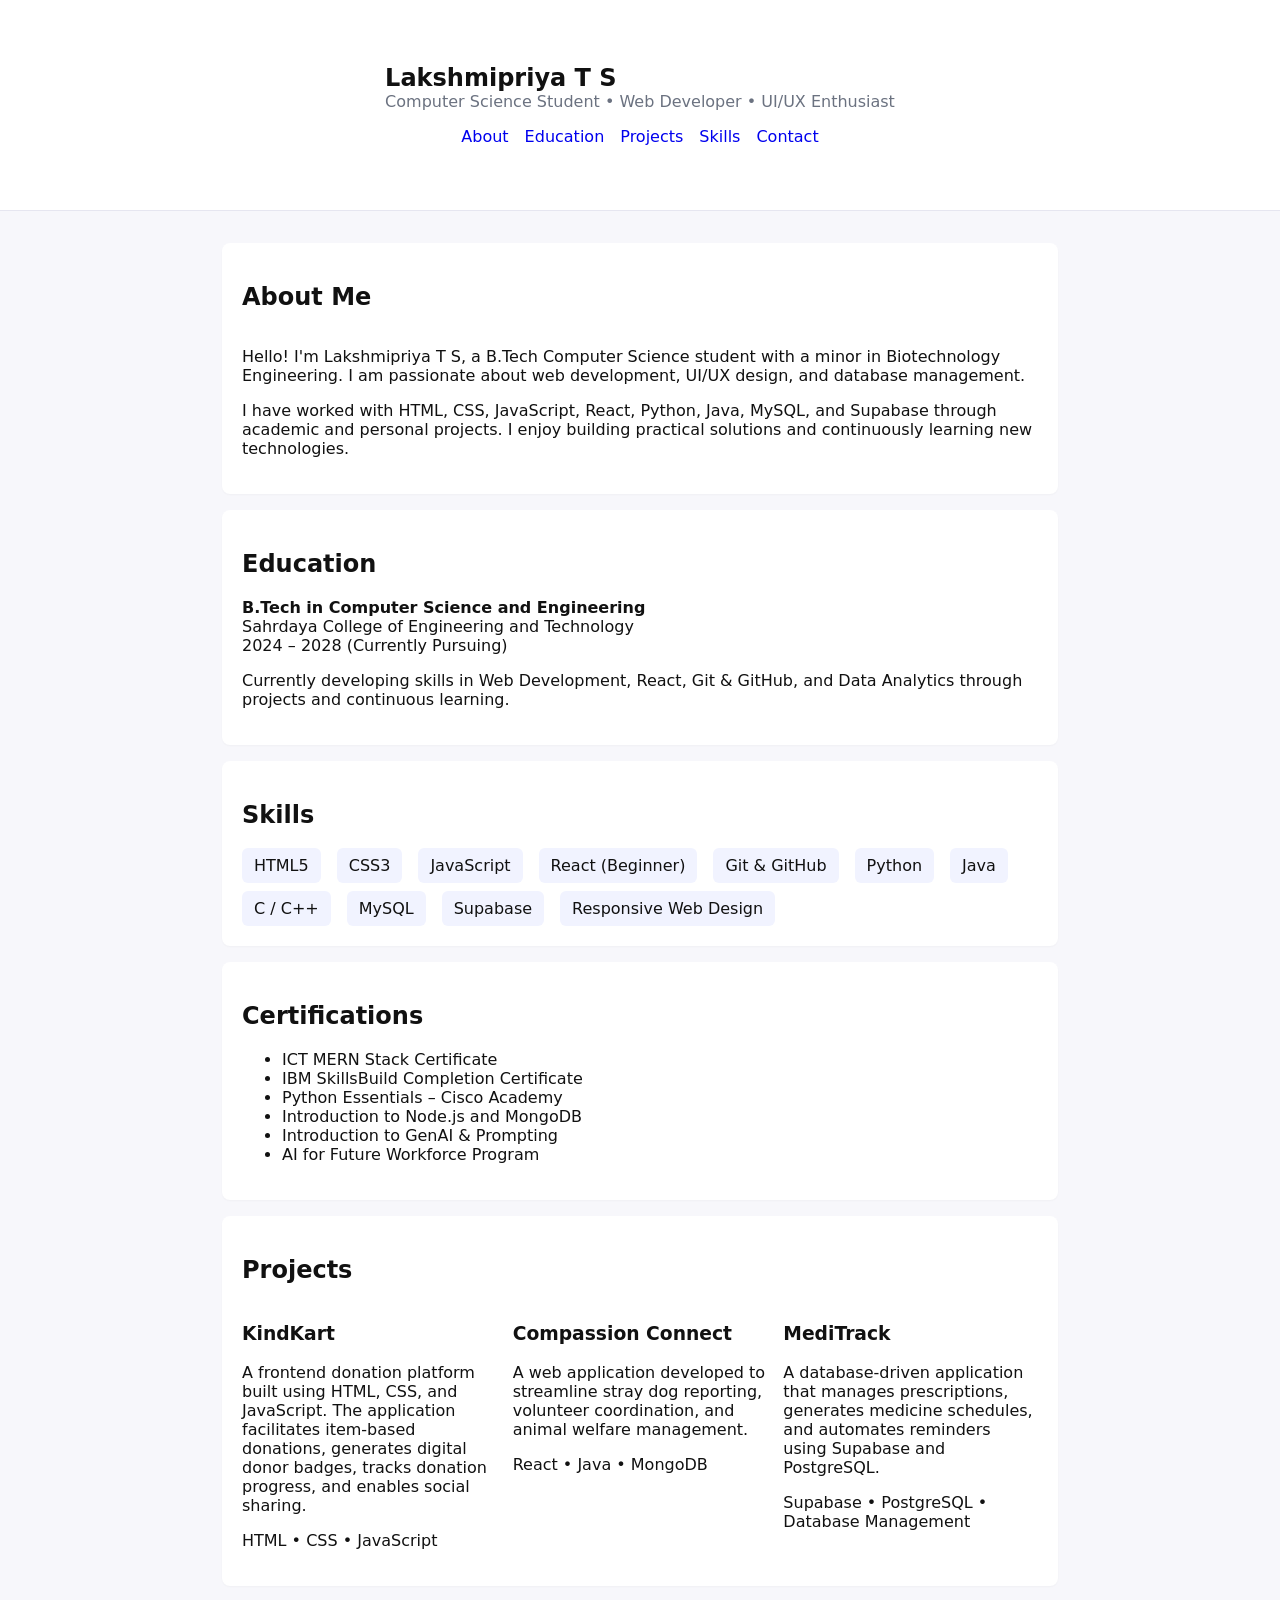
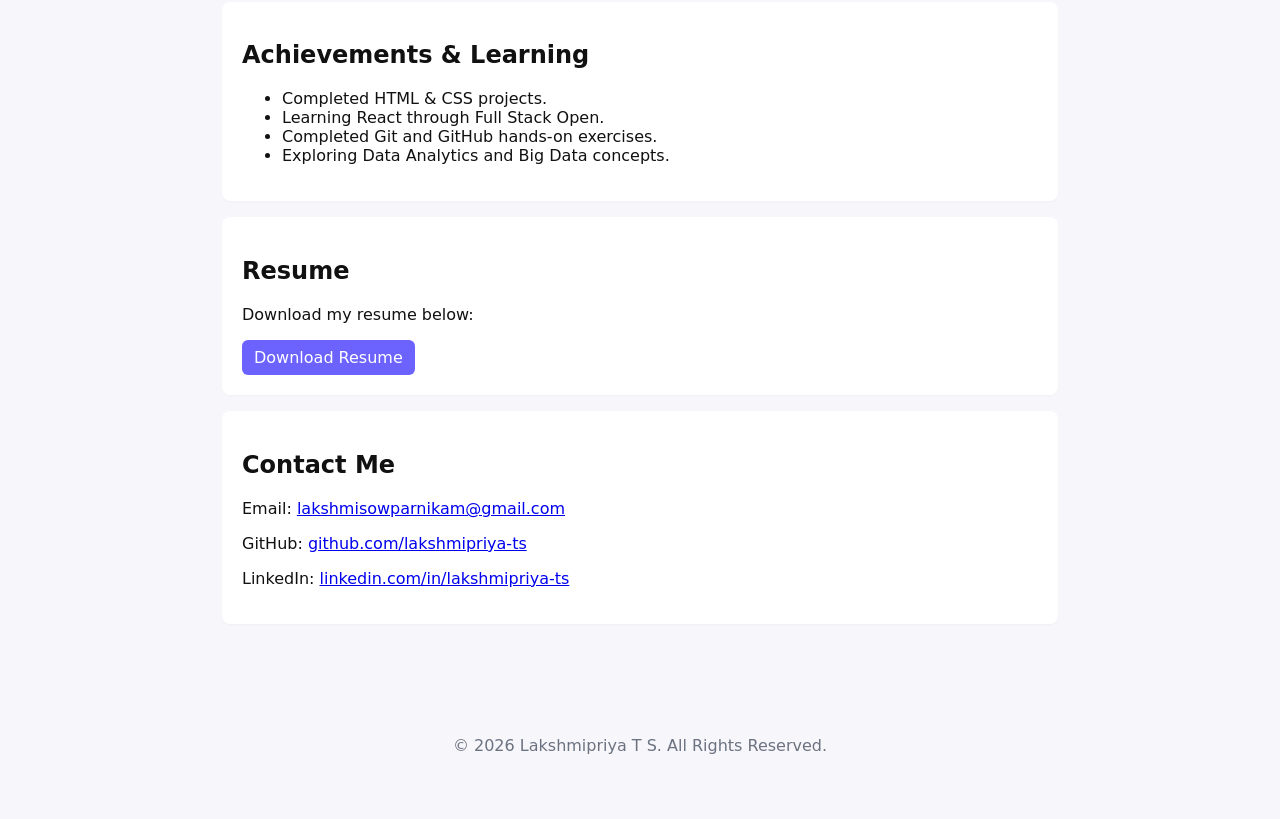
==== tasks/codsoft_task01/index.html @ 559c60f3 "Rename: Copy old folders to new codsoft_taskno structure" ====
<!doctype html>
<html lang="en">
<head>
  <meta charset="utf-8" />
  <meta name="viewport" content="width=device-width, initial-scale=1" />
  <title>Lakshmipriya T S | Portfolio</title>
  <meta name="description" content="Lakshmipriya T S — Computer Science student building responsive websites. Projects in HTML & CSS; learning React and JavaScript." />

  <!-- Open Graph / Social -->
  <meta property="og:title" content="Lakshmipriya T S — Portfolio" />
  <meta property="og:description" content="Computer Science student and web developer — portfolio of projects using HTML, CSS, and React (learning)." />
  <meta property="og:type" content="website" />
  <meta property="og:url"content="https://lakshmipriya-ts.github.io/CODSOFT/tasks/codsoft_task01/" />
  <meta property="og:image" content="/tasks/codsoft_task01/portfolio-project.png" />

  <!-- Twitter Card -->
  <meta name="twitter:card" content="summary_large_image" />

  <link rel="icon" href="/favicon.ico" />
  <link rel="preconnect" href="https://fonts.googleapis.com" />
  <link rel="preconnect" href="https://fonts.gstatic.com" crossorigin />
  <link href="https://fonts.googleapis.com/css2?family=Inter:wght@300;400;600&display=swap" rel="stylesheet">

  <link rel="stylesheet" href="styles.css">

  <style>
    /* Minimal accessibility helpers (can be moved to styles.css) */
    .skip-link { position: absolute; left: -999px; top: auto; width: 1px; height: 1px; overflow: hidden; }
    .skip-link:focus { left: 1rem; top: 1rem; width: auto; height: auto; background: white; padding: .5rem; z-index: 9999; }
    :focus { outline: 3px solid #095; outline-offset: 3px; }
    .header-inner { display:flex; align-items:center; gap:1rem; justify-content:space-between; }
    nav ul { list-style:none; display:flex; gap:1rem; padding:0; margin:0; }
    nav a { text-decoration:none; }
  </style>
</head>

<body>

  <a class="skip-link" href="#main">Skip to main content</a>

  <header id="header" role="banner">
    <div class="container header-inner">
      <div>
        <h1 class="logo">Lakshmipriya T S</h1>
        <p class="tagline">Computer Science Student • Web Developer • UI/UX Enthusiast</p>
      </div>

      <nav aria-label="Primary navigation">
        <ul class="nav-list">
          <li><a href="#about">About</a></li>
          <li><a href="#education">Education</a></li>
          <li><a href="#projects">Projects</a></li>
          <li><a href="#skills">Skills</a></li>
          <li><a href="#contact">Contact</a></li>
        </ul>
      </nav>
    </div>
  </header>

  <main id="main" class="container" role="main">

    <!-- ABOUT -->
    <section id="about">
      <h2>About Me</h2>

      <div class="about-grid">

        <div>
          <p>
           Hello! I'm Lakshmipriya T S, a B.Tech Computer Science student
          with a minor in Biotechnology Engineering. I am passionate about
          web development, UI/UX design, and database management.
          </p>

          <p>
            I have worked with HTML, CSS, JavaScript, React, Python, Java,
MySQL, and Supabase through academic and personal projects.
I enjoy building practical solutions and continuously learning
new technologies.
          </p>
        </div>
      </div>
    </section>

    <!-- EDUCATION -->
    <section id="education">
      <h2>Education</h2>

      <p>
        <strong>B.Tech in Computer Science and Engineering</strong><br>
    Sahrdaya College of Engineering and Technology<br>
    2024 – 2028 (Currently Pursuing)
      </p>

      <p>
       Currently developing skills in Web Development,
        React, Git & GitHub, and Data Analytics through
       projects and continuous learning.
      </p>
    </section>

    <!-- SKILLS -->
    <section id="skills">
      <h2>Skills</h2>

     <ul class="skills-list">
  <li>HTML5</li>
  <li>CSS3</li>
  <li>JavaScript</li>
  <li>React (Beginner)</li>
  <li>Git & GitHub</li>
  <li>Python</li>
  <li>Java</li>
  <li>C / C++</li>
  <li>MySQL</li>
  <li>Supabase</li>
  <li>Responsive Web Design</li>
</ul>
    </section>
    <section id="certifications">
  <h2>Certifications</h2>

  <ul>
    <li>ICT MERN Stack Certificate</li>
    <li>IBM SkillsBuild Completion Certificate</li>
    <li>Python Essentials – Cisco Academy</li>
    <li>Introduction to Node.js and MongoDB</li>
    <li>Introduction to GenAI & Prompting</li>
    <li>AI for Future Workforce Program</li>
  </ul>
</section>

    <!-- PROJECTS -->
<section id="projects">
  <h2>Projects</h2>

  <div class="projects-grid">

    <article class="project-card">
     
      <h3>KindKart</h3>

      <p>
        A frontend donation platform built using HTML, CSS, and JavaScript.
        The application facilitates item-based donations, generates digital
        donor badges, tracks donation progress, and enables social sharing.
      </p>

      <p class="project-meta">
        HTML • CSS • JavaScript
      </p>
    </article>

    <article class="project-card">
     

      <h3>Compassion Connect</h3>

      <p>
        A web application developed to streamline stray dog reporting,
        volunteer coordination, and animal welfare management.
      </p>

      <p class="project-meta">
        React • Java • MongoDB
      </p>
    </article>

    <article class="project-card">
     

      <h3>MediTrack</h3>

      <p>
        A database-driven application that manages prescriptions,
        generates medicine schedules, and automates reminders using
        Supabase and PostgreSQL.
      </p>

      <p class="project-meta">
        Supabase • PostgreSQL • Database Management
      </p>
    </article>

  </div>
</section>

    <!-- ACHIEVEMENTS -->
    <section id="achievements">
      <h2>Achievements &amp; Learning</h2>

      <ul>
        <li>Completed HTML &amp; CSS projects.</li>
        <li>Learning React through Full Stack Open.</li>
        <li>Completed Git and GitHub hands-on exercises.</li>
        <li>Exploring Data Analytics and Big Data concepts.</li>
      </ul>
    </section>

    <!-- RESUME -->
    <section id="resume">
      <h2>Resume</h2>

      <p>
        Download my resume below:
      </p>

      <a href="resume.pdf" download class="btn">Download Resume</a>
    </section>

    <!-- CONTACT -->
    <section id="contact">
      <h2>Contact Me</h2>

      <p>
        Email:
        <a href="mailto:lakshmisowparnikam@gmail.com">lakshmisowparnikam@gmail.com</a>
      </p>

      <p>
        GitHub:
        <a href="https://github.com/lakshmipriya-ts" target="_blank" rel="noopener noreferrer">github.com/lakshmipriya-ts</a>
      </p>

      <p>
        LinkedIn:
        <a href="https://linkedin.com/in/lakshmi-priya-4a7938324" target="_blank" rel="noopener noreferrer">linkedin.com/in/lakshmipriya-ts</a>
      </p>
    </section>

  </main>

  <footer>
    <div class="container footer-inner">
      <p>© 2026 Lakshmipriya T S. All Rights Reserved.</p>
    </div>
  </footer>

</body>
</html>
---- tasks/codsoft_task01/styles.css ----
/* styles.css — Level 1 portfolio styles */
:root{--accent:#6c63ff;--bg:#f7f7fb;--muted:#6b7280;--maxwidth:900px}
*{box-sizing:border-box}
body{font-family:system-ui,-apple-system,Segoe UI,Roboto,Helvetica,Arial;margin:0;background:var(--bg);color:#111}
.container{max-width:var(--maxwidth);margin:0 auto;padding:2rem}
header{background:white;border-bottom:1px solid #e6e6f0;padding:2rem 0}
.header-inner{display:flex;flex-direction:column;align-items:flex-start}
.logo{margin:0;font-size:1.5rem}
.tagline{margin:0;color:var(--muted)}
main{padding:2rem 0}
section{background:white;padding:1.25rem;border-radius:8px;margin-bottom:1rem;box-shadow:0 1px 2px rgba(16,24,40,0.03)}
.about-grid{display:flex;gap:1rem;align-items:center}
.profile-img{width:150px;height:150px;object-fit:cover;border-radius:8px}
.skills-list{display:flex;flex-wrap:wrap;gap:0.5rem 1rem;list-style:none;padding:0;margin:0}
.skills-list li{background:#f1f3ff;padding:0.5rem 0.75rem;border-radius:6px}
.projects-grid{display:grid;grid-template-columns:repeat(3,1fr);gap:1rem}
.project-card img{width:100%;height:140px;object-fit:cover;border-radius:6px}
.btn{display:inline-block;background:var(--accent);color:white;padding:0.5rem 0.75rem;border-radius:6px;text-decoration:none}
.note{color:var(--muted);font-size:0.9rem}
footer{padding:1rem 0;text-align:center;color:var(--muted)}
@media(max-width:900px){.projects-grid{grid-template-columns:repeat(2,1fr)}}
@media(max-width:600px){.about-grid{flex-direction:column;align-items:flex-start}.projects-grid{grid-template-columns:1fr}.profile-img{width:100%;height:auto}}
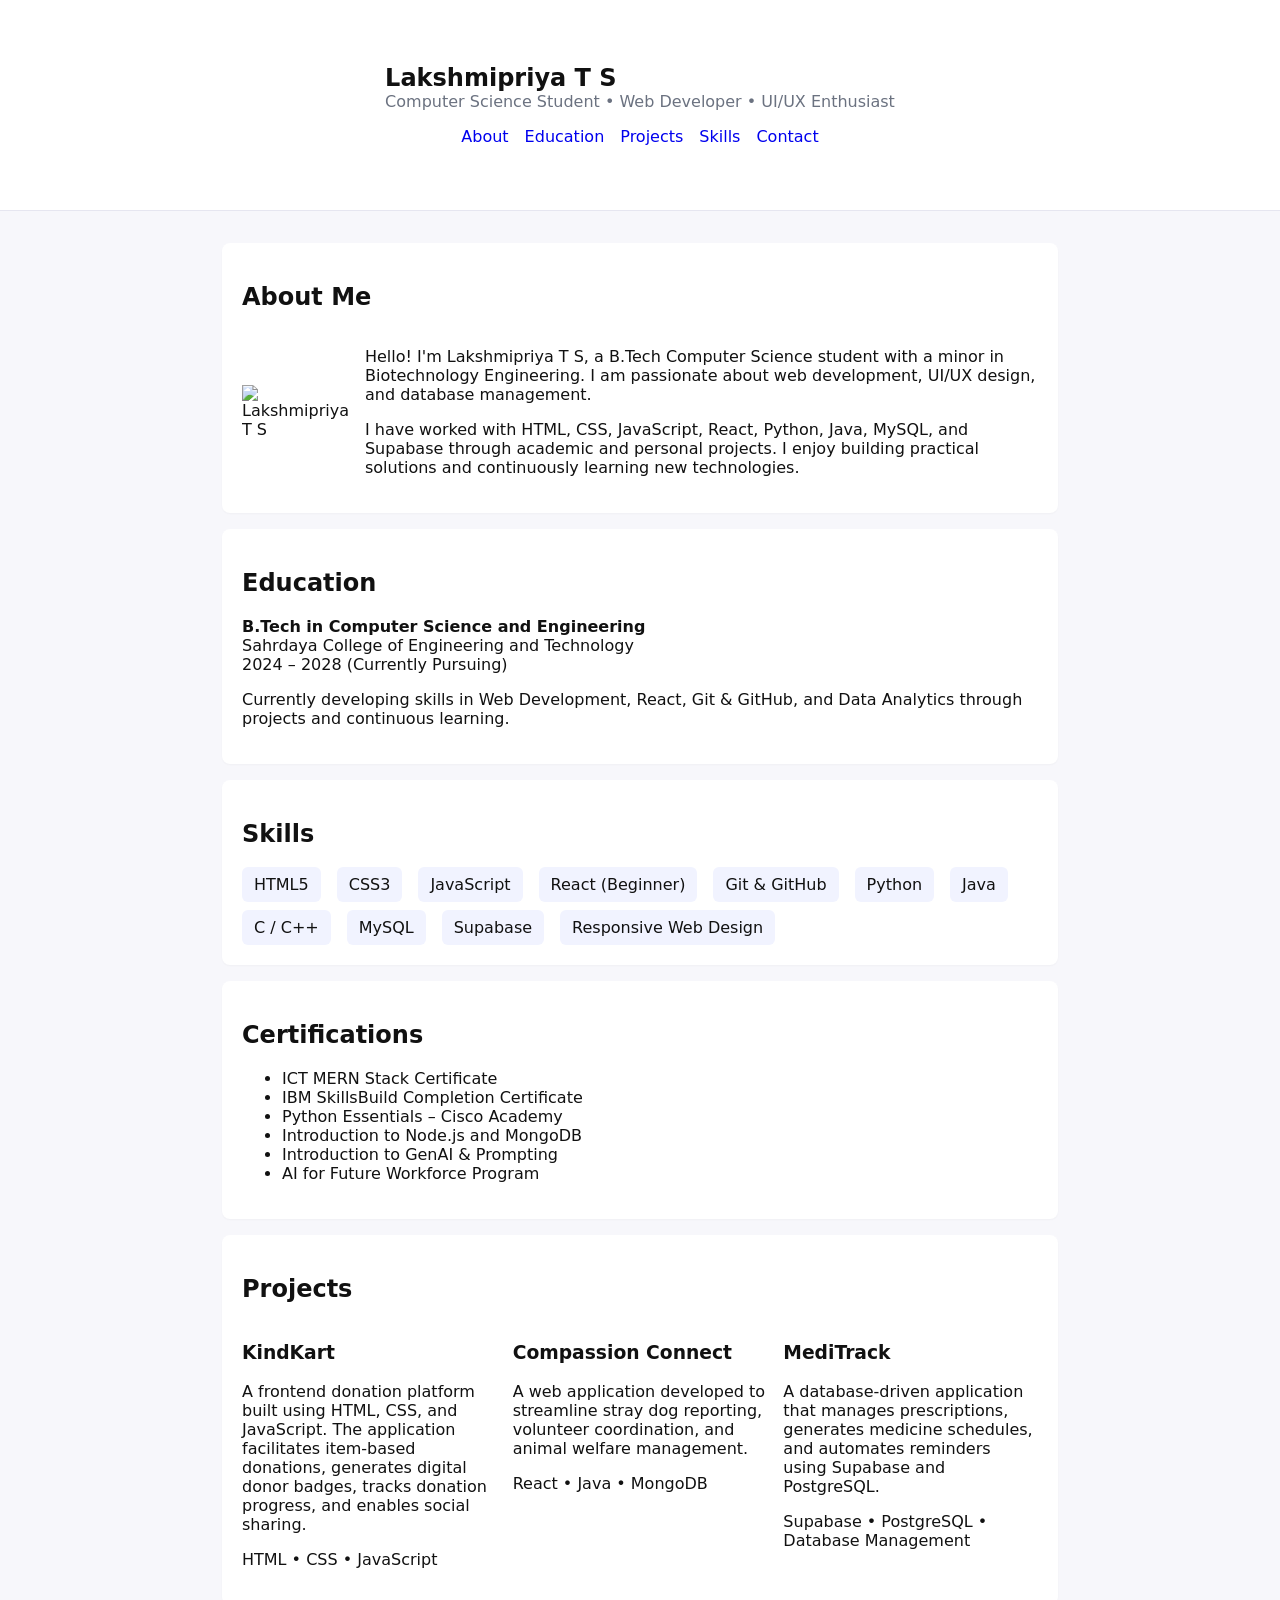
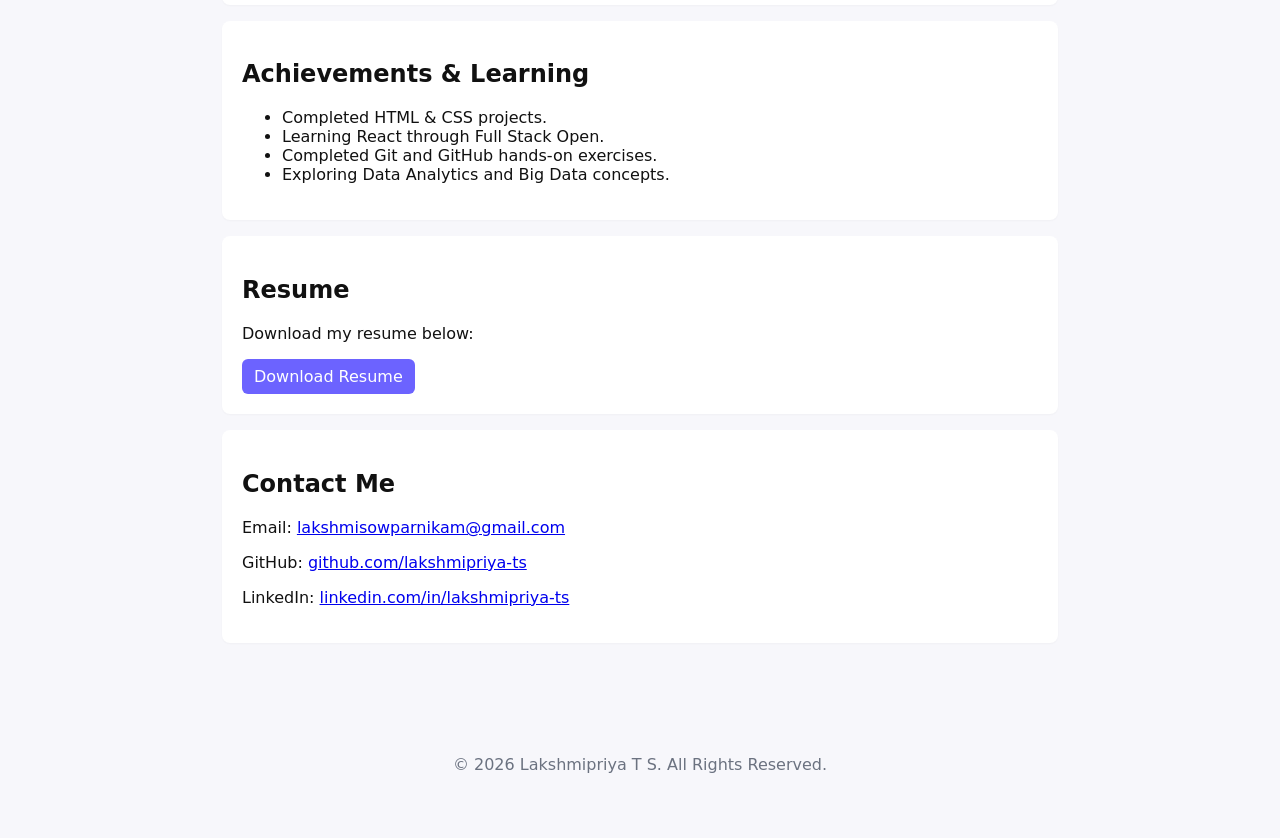
==== commit 1854b1f3: "Update index.html" ====
--- a/tasks/codsoft_task01/index.html
+++ b/tasks/codsoft_task01/index.html
@@ -64,7 +64,7 @@
       <h2>About Me</h2>
 
       <div class="about-grid">
-
+<img src="profile.jpg" alt="Lakshmipriya T S" class="profile-pic">
         <div>
           <p>
            Hello! I'm Lakshmipriya T S, a B.Tech Computer Science student
@@ -237,4 +237,4 @@
   </footer>
 
 </body>
-</html>+</html>
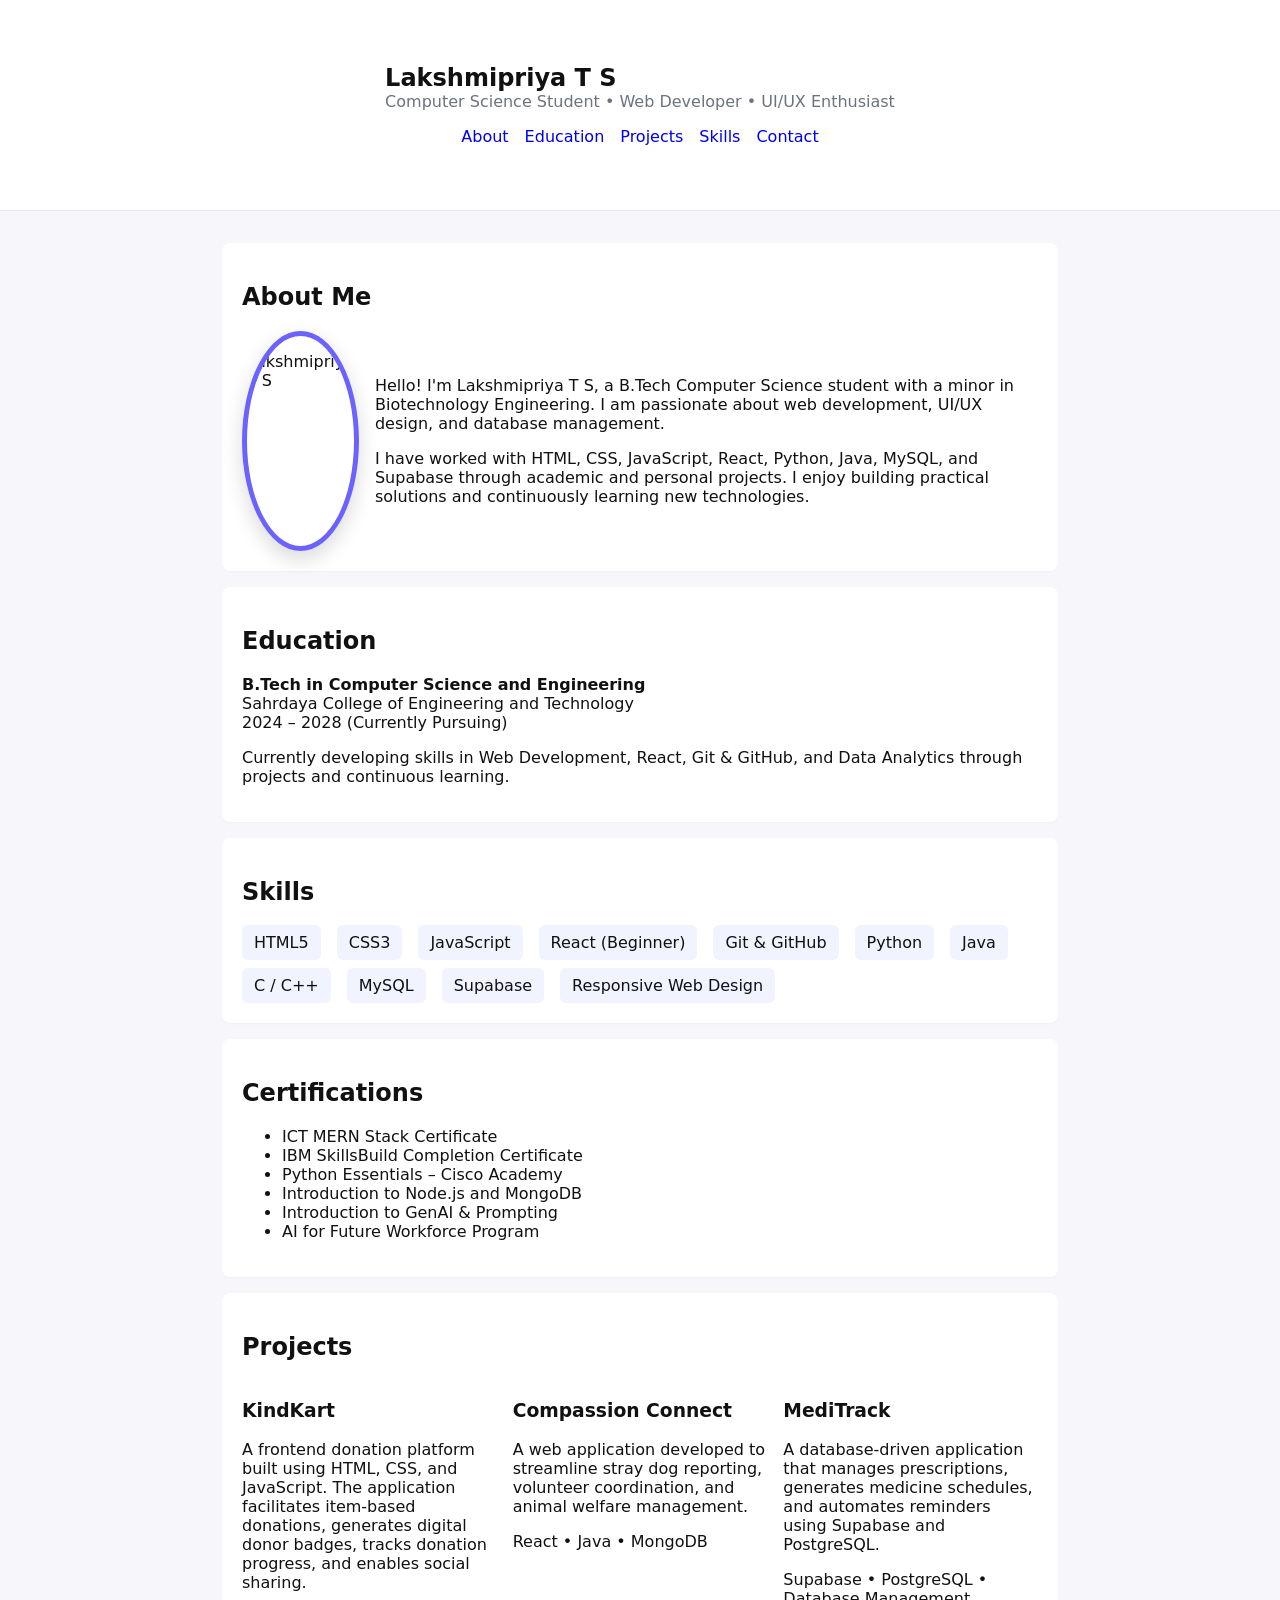
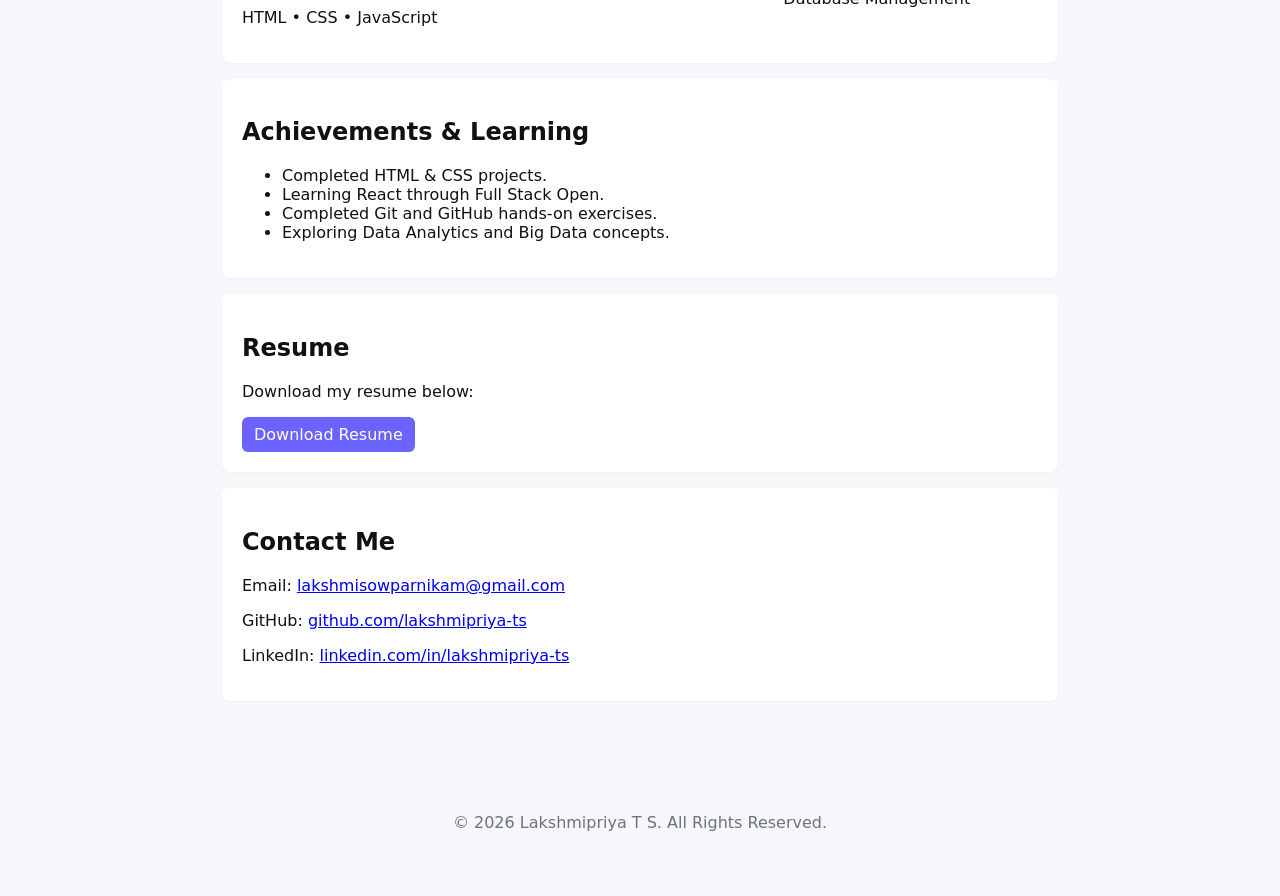
==== commit 00402fc2: "Update index.html" ====
--- a/tasks/codsoft_task01/index.html
+++ b/tasks/codsoft_task01/index.html
@@ -64,7 +64,7 @@
       <h2>About Me</h2>
 
       <div class="about-grid">
-<img src="profile.jpg" alt="Lakshmipriya T S" class="profile-pic">
+<img src="profile.jpg" alt="Lakshmipriya T S" class="profile-img">
         <div>
           <p>
            Hello! I'm Lakshmipriya T S, a B.Tech Computer Science student
--- a/tasks/codsoft_task01/styles.css
+++ b/tasks/codsoft_task01/styles.css
@@ -10,7 +10,14 @@
 main{padding:2rem 0}
 section{background:white;padding:1.25rem;border-radius:8px;margin-bottom:1rem;box-shadow:0 1px 2px rgba(16,24,40,0.03)}
 .about-grid{display:flex;gap:1rem;align-items:center}
-.profile-img{width:150px;height:150px;object-fit:cover;border-radius:8px}
+.profile-img{
+    width:220px;
+    height:220px;
+    object-fit:cover;
+    border-radius:50%;
+    border:5px solid #6c63ff;
+    box-shadow:0 8px 20px rgba(0,0,0,.15);
+}
 .skills-list{display:flex;flex-wrap:wrap;gap:0.5rem 1rem;list-style:none;padding:0;margin:0}
 .skills-list li{background:#f1f3ff;padding:0.5rem 0.75rem;border-radius:6px}
 .projects-grid{display:grid;grid-template-columns:repeat(3,1fr);gap:1rem}
@@ -19,4 +26,4 @@
 .note{color:var(--muted);font-size:0.9rem}
 footer{padding:1rem 0;text-align:center;color:var(--muted)}
 @media(max-width:900px){.projects-grid{grid-template-columns:repeat(2,1fr)}}
-@media(max-width:600px){.about-grid{flex-direction:column;align-items:flex-start}.projects-grid{grid-template-columns:1fr}.profile-img{width:100%;height:auto}}+@media(max-width:600px){.about-grid{flex-direction:column;align-items:flex-start}.projects-grid{grid-template-columns:1fr}.profile-img{width:100%;height:auto}}
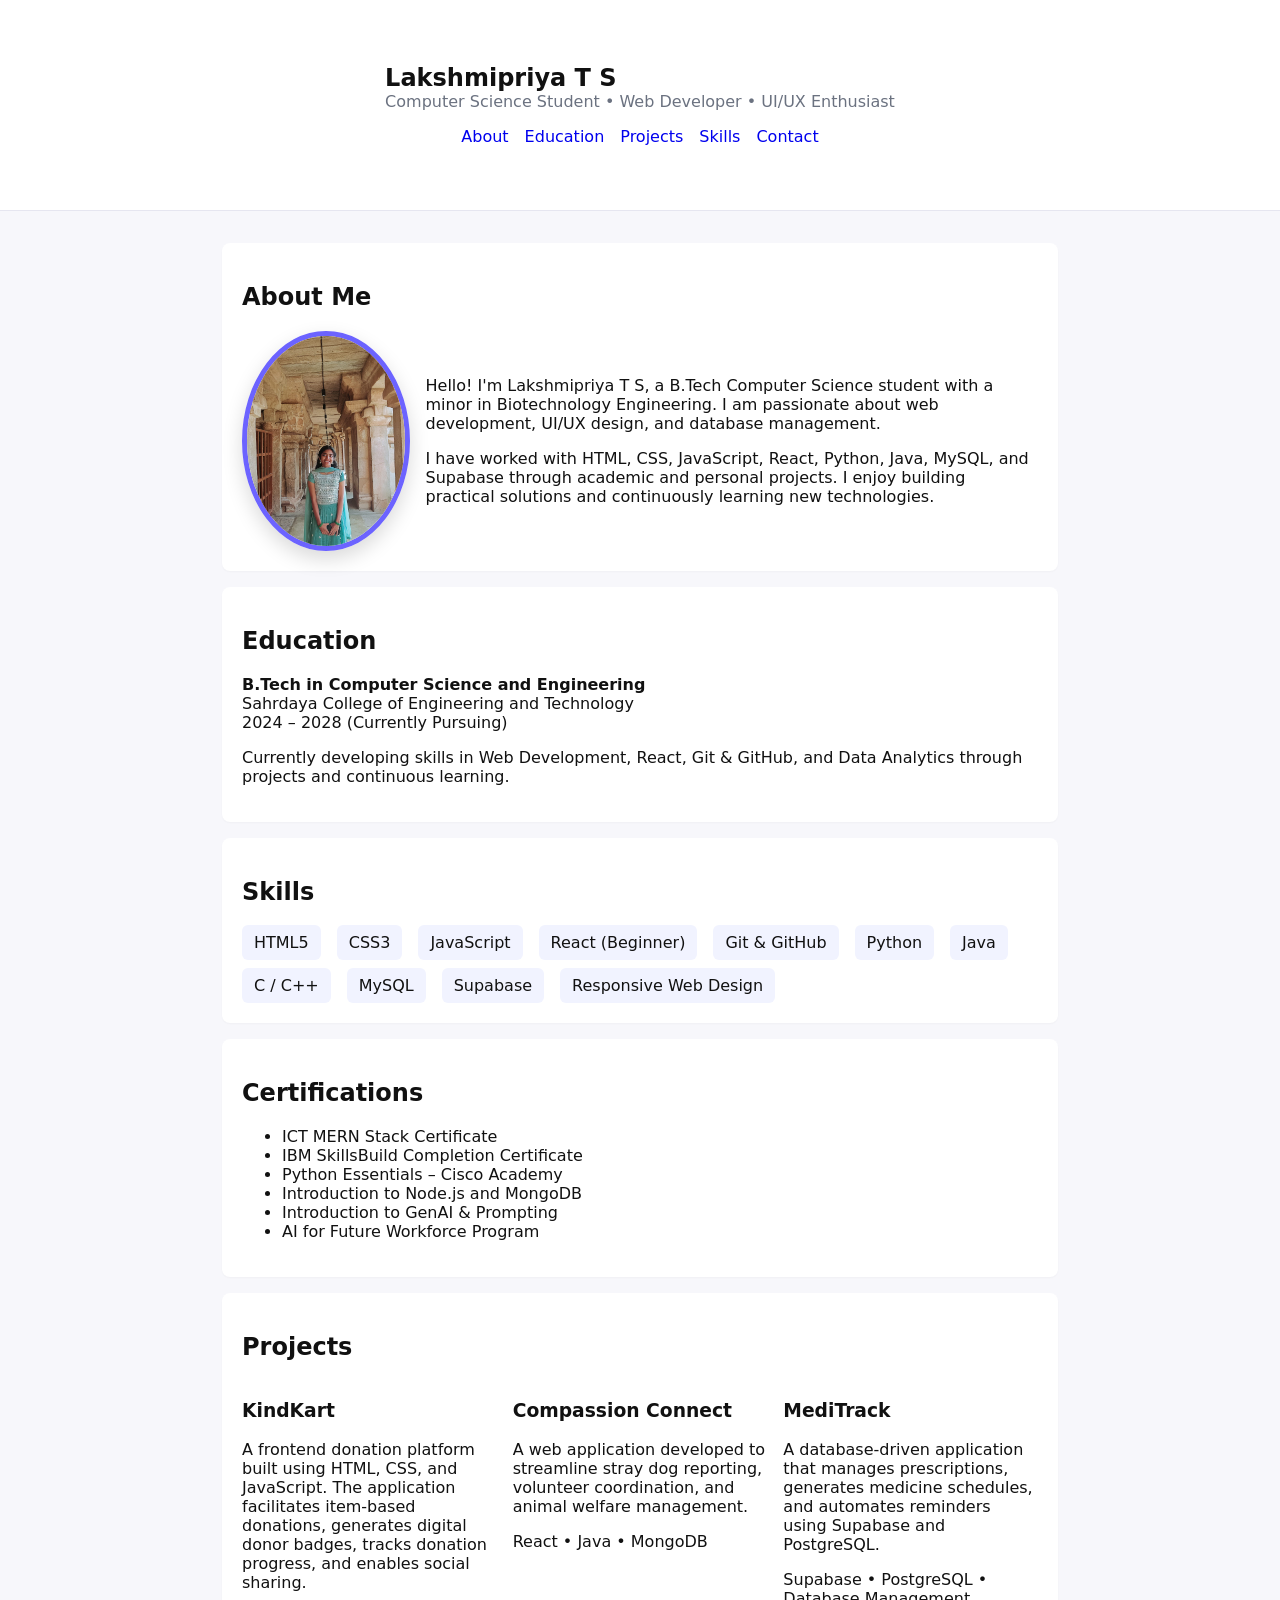
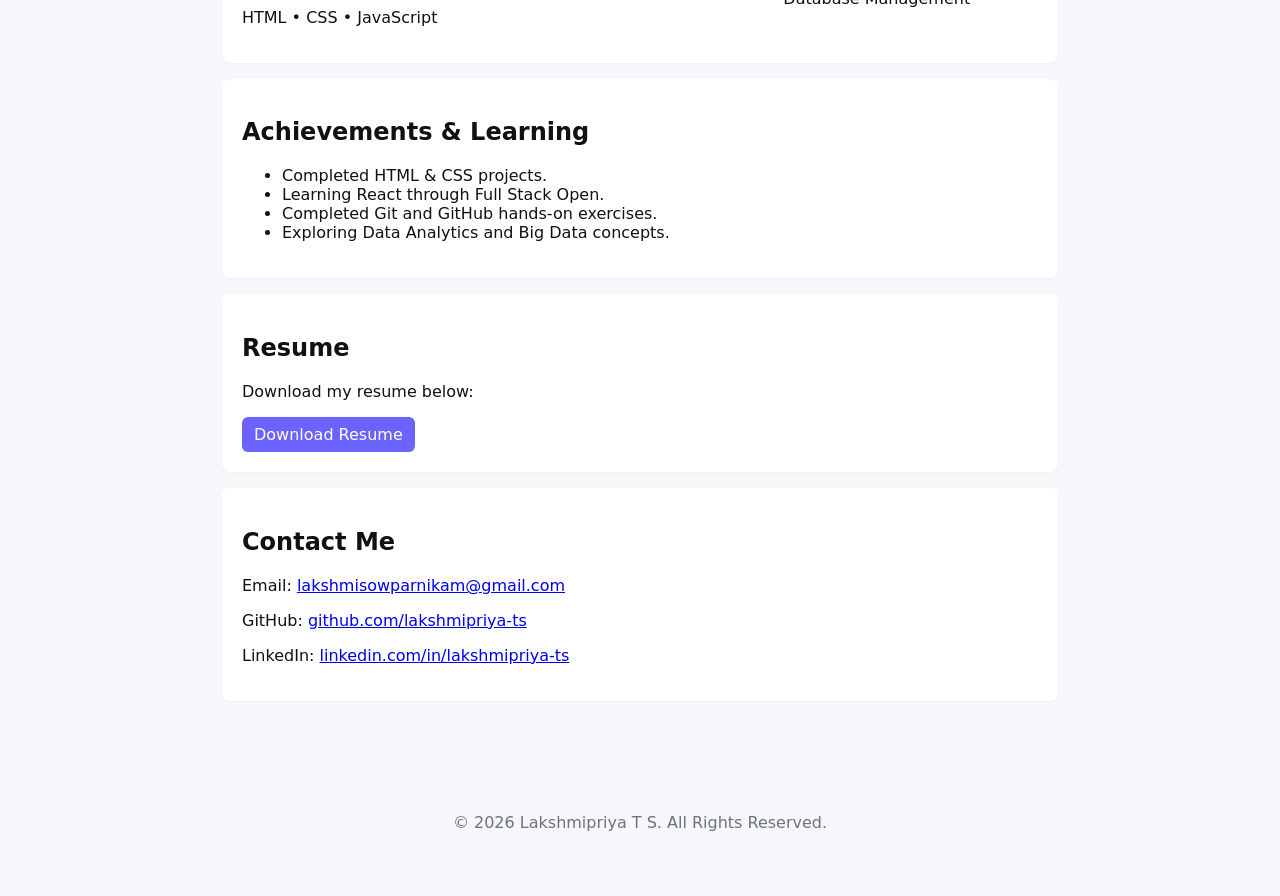
==== commit 4fed8e71: "Update index.html" ====
--- a/tasks/codsoft_task01/index.html
+++ b/tasks/codsoft_task01/index.html
@@ -64,7 +64,7 @@
       <h2>About Me</h2>
 
       <div class="about-grid">
-<img src="profile.jpg" alt="Lakshmipriya T S" class="profile-img">
+<img src="profile.jpeg" alt="Lakshmipriya T S" class="profile-img">
         <div>
           <p>
            Hello! I'm Lakshmipriya T S, a B.Tech Computer Science student
